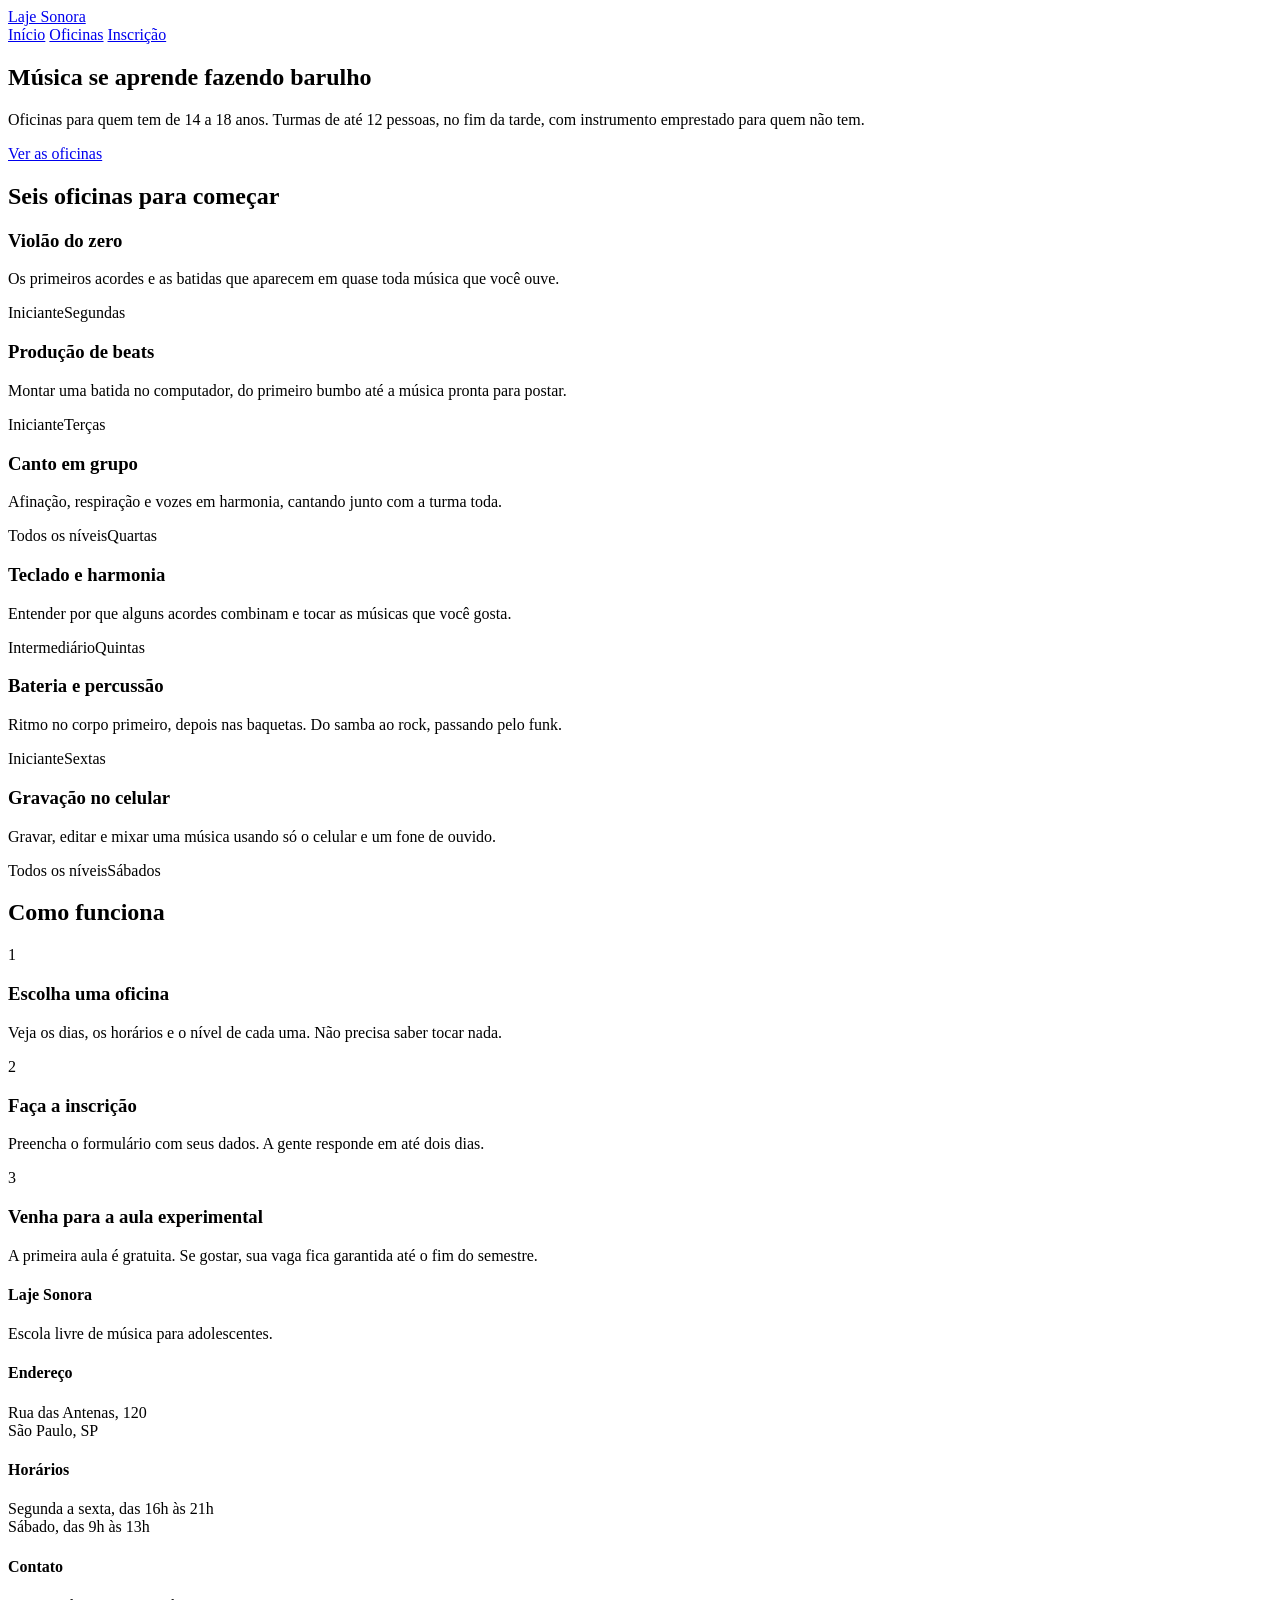
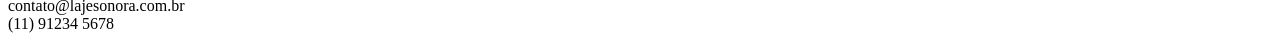
==== index.html @ 6b51b470 "Initial commit" ====
<!DOCTYPE html>
<html lang="pt-br">
<head>
    <meta charset="UTF-8">
    <meta name="viewport" content="width=device-width, initial-scale=1.0">
    <link rel="stylesheet" href="index.css">
    <link rel="preconnect" href="https://fonts.googleapis.com">
    <link rel="preconnect" href="https://fonts.gstatic.com" crossorigin>
    <link href="https://fonts.googleapis.com/css2?family=Archivo:ital,wght@0,100..900;1,100..900&family=Big+Shoulders:opsz,wght@10..72,100..900&display=swap" rel="stylesheet">
    <title>Laje Sonora | Início</title>
</head>
<body>
    <header class="conteudo topo">

    <a href="index.html" class="logo">Laje Sonora</a>
    <nav class="menu">
        <a href="index.html" class="atual">Início</a>
        <a href="oficinas.html">Oficinas</a>
        <a href="inscricao.html">Inscrição</a>
    </nav>

    </header>

    <main>

        <section class="conteudo cartazes">
            <div class="cartaz cartaz-principal">
                <h1>Música se aprende fazendo barulho</h1>
            </div>
            <div class="cartaz cartaz-lateral">
                <p>Oficinas para quem tem de 14 a 18 anos. Turmas de até 12 pessoas, no fim da tarde, com instrumento emprestado para quem não tem.</p>
                <a href="oficinas.html" class="botao">Ver as oficinas</a>
            </div>
        </section>

        <section class="conteudo secao">
            <h2 class="titulo-secao">Seis oficinas para começar</h2>
            <div class="cards">
                <article class="card">
                    <div class="foto foto-azul"></div>
                    <div class="card-texto">
                        <h3>Violão do zero</h3>
                        <p>Os primeiros acordes e as batidas que aparecem em quase toda música que você ouve.</p>
                        <div class="card-info"> <span>Iniciante</span><span>Segundas</span></div>
                    </div>
                </article>
                <article class="card">
                    <div class="foto foto-amarela"></div>
                    <div class="card-texto">
                        <h3>Produção de beats</h3>
                        <p>Montar uma batida no computador, do primeiro bumbo até a música pronta para postar.</p>
                         <div class="card-info"> <span>Iniciante</span><span>Terças</span></div>
                    </div>
                </article>
                <article class="card">
                    <div class="foto foto-tinta"></div>
                    <div class="card-texto">
                        <h3>Canto em grupo</h3>
                        <p>Afinação, respiração e vozes em harmonia, cantando junto com a turma toda.</p>
                        <div class="card-info"> <span>Todos os níveis</span><span>Quartas</span></div>
                    </div>
                </article>
                <article class="card">
                    <div class="foto"></div>
                    <div class="card-texto">
                        <h3>Teclado e harmonia</h3>
                        <p>Entender por que alguns acordes combinam e tocar as músicas que você gosta.</p>
                         <div class="card-info"> <span>Intermediário</span><span>Quintas</span></div>
                    </div>
                </article>
                <article class="card">
                    <div class="foto foto-azul"></div>
                    <div class="card-texto">
                        <h3>Bateria e percussão</h3>
                        <p>Ritmo no corpo primeiro, depois nas baquetas. Do samba ao rock, passando pelo funk.</p>
                         <div class="card-info"> <span>Iniciante</span><span>Sextas</span></div>
                    </div>
                </article>
                <article class="card">
                     <div class="foto foto-amarela"></div>
                    <div class="card-texto">
                        <h3>Gravação no celular</h3>
                        <p>Gravar, editar e mixar uma música usando só o celular e um fone de ouvido.</p>
                         <div class="card-info"> <span>Todos os níveis</span><span>Sábados</span></div>
                    </div>
                </article>
            </div>
        </section>

        <section class="conteudo secao">
            <h2 class="titulo-secao">Como funciona</h2>
            <div class="passos">
                <div class="passo">
                    <p class="passo-numero">1</p>
                    <h3>Escolha uma oficina</h3>
                    <p>Veja os dias, os horários e o nível de cada uma. Não precisa saber tocar nada.</p>
                </div>
                <div class="passo">
                    <p class="passo-numero">2</p>
                    <h3>Faça a inscrição</h3>
                    <p>Preencha o formulário com seus dados. A gente responde em até dois dias.</p>
                </div>
                <div class="passo">
                    <p class="passo-numero">3</p>
                    <h3>Venha para a aula experimental</h3>
                    <p>A primeira aula é gratuita. Se gostar, sua vaga fica garantida até o fim do semestre.</p>
                </div>
            </div>
        </section>
    </main>

    <footer class="rodape">
        <div class="conteudo rodape-colunas">
            <div class="rodape-coluna">
                <h4>Laje Sonora</h4>
                <p>Escola livre de música para adolescentes.   
                </p>
                <h4>Endereço</h4>
                <p>Rua das Antenas, 120
                    <br>
                    São Paulo, SP
                </p>
                <h4>Horários</h4>
                <p>Segunda a sexta, das 16h às 21h
                    <br>
                     Sábado, das 9h às 13h
                </p>
                <h4>Contato</h4>
                <p>contato@lajesonora.com.br
                    <br>
                     (11) 91234 5678  
                </p>
            </div>
        </div>
    </footer>
</body>
</html>
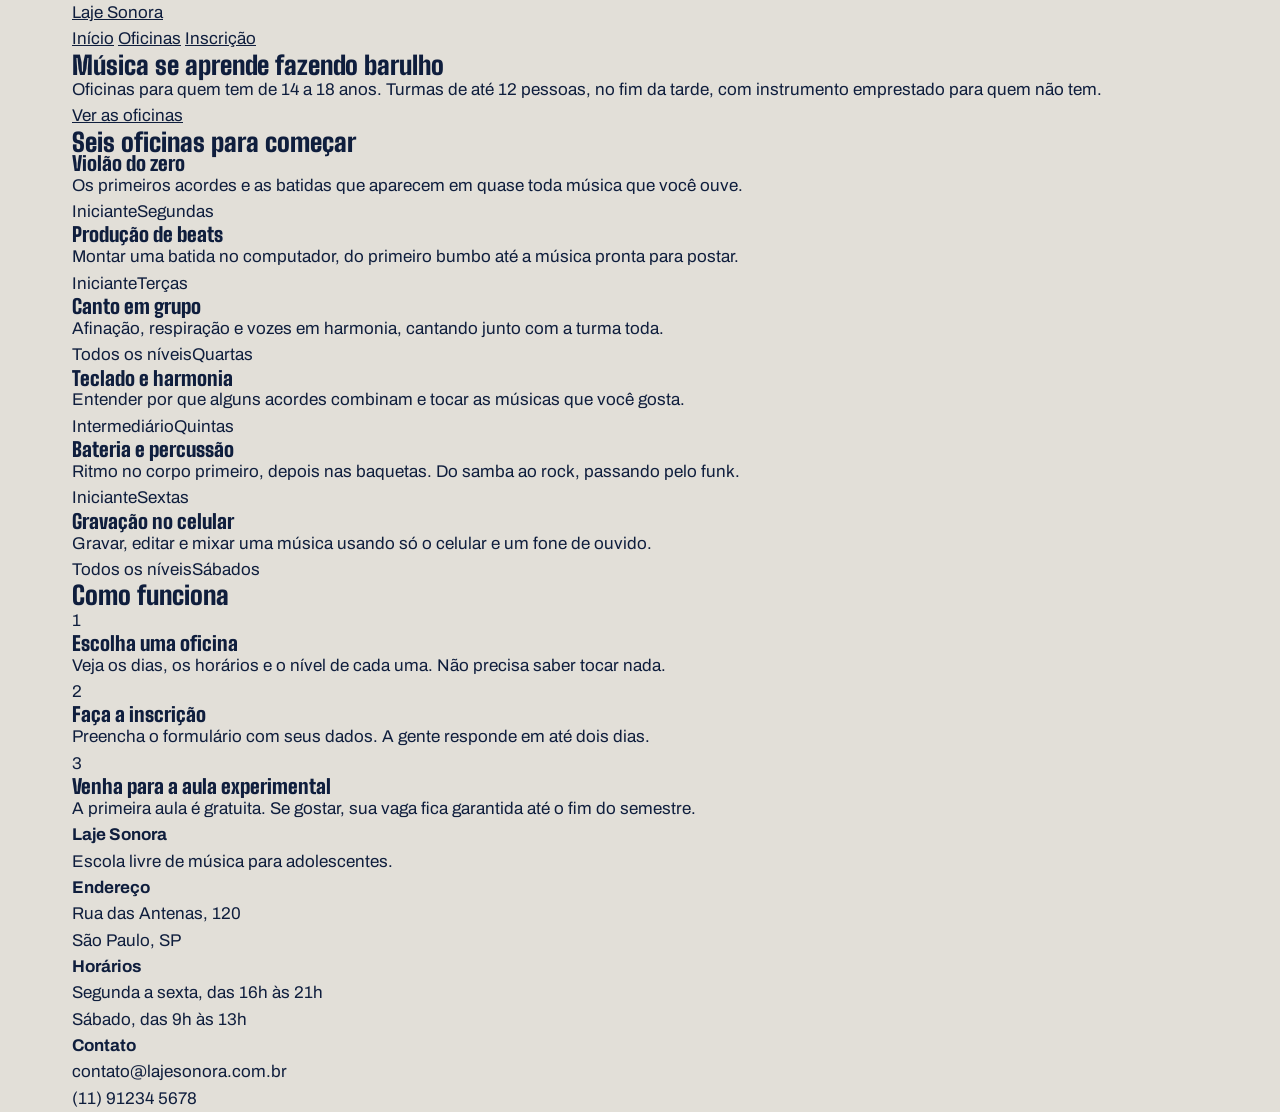
==== commit 92b0fffd: "CSS geral: reset, variáveis e fontes" ====
--- a/index.html
+++ b/index.html
@@ -128,7 +128,7 @@
                 <h4>Contato</h4>
                 <p>contato@lajesonora.com.br
                     <br>
-                     (11) 91234 5678  
+                     (11) 91234 5678
                 </p>
             </div>
         </div>
--- a/index.css
+++ b/index.css
@@ -0,0 +1,42 @@
+* {
+ margin: 0;
+ padding: 0;
+ box-sizing: border-box;
+
+}
+
+:root {
+    --concreto: #E2DFD8;
+    --concreto-escuro: #CBC7BE;
+    --tinta: #0F1E3D;
+    --caixa-dagua: #1F5FBF;
+    --fita: #F3C623;
+    --branco: #FFFFFF;
+
+    --fonte-cartaz:  "Big Shoulders", "Arial Narrow", sans-serif;
+    --fonte-texto: "Archivo", Arial, sans-serif;
+}
+
+body {
+    background-color: var(--concreto);
+    color: var(--tinta);
+    font-family: var(--fonte-texto);
+    font-size: 17px;
+    line-height: 1.55;
+}
+
+a {
+    color: inherit;
+}
+
+h1, h2, h3{
+    font-family: var(--fonte-cartaz);
+    font-weight: 900;
+    line-height: 0.95;
+}
+
+.conteudo {
+    max-width: 1200px;
+    margin-inline: auto;
+    padding-inline: 32px;
+}
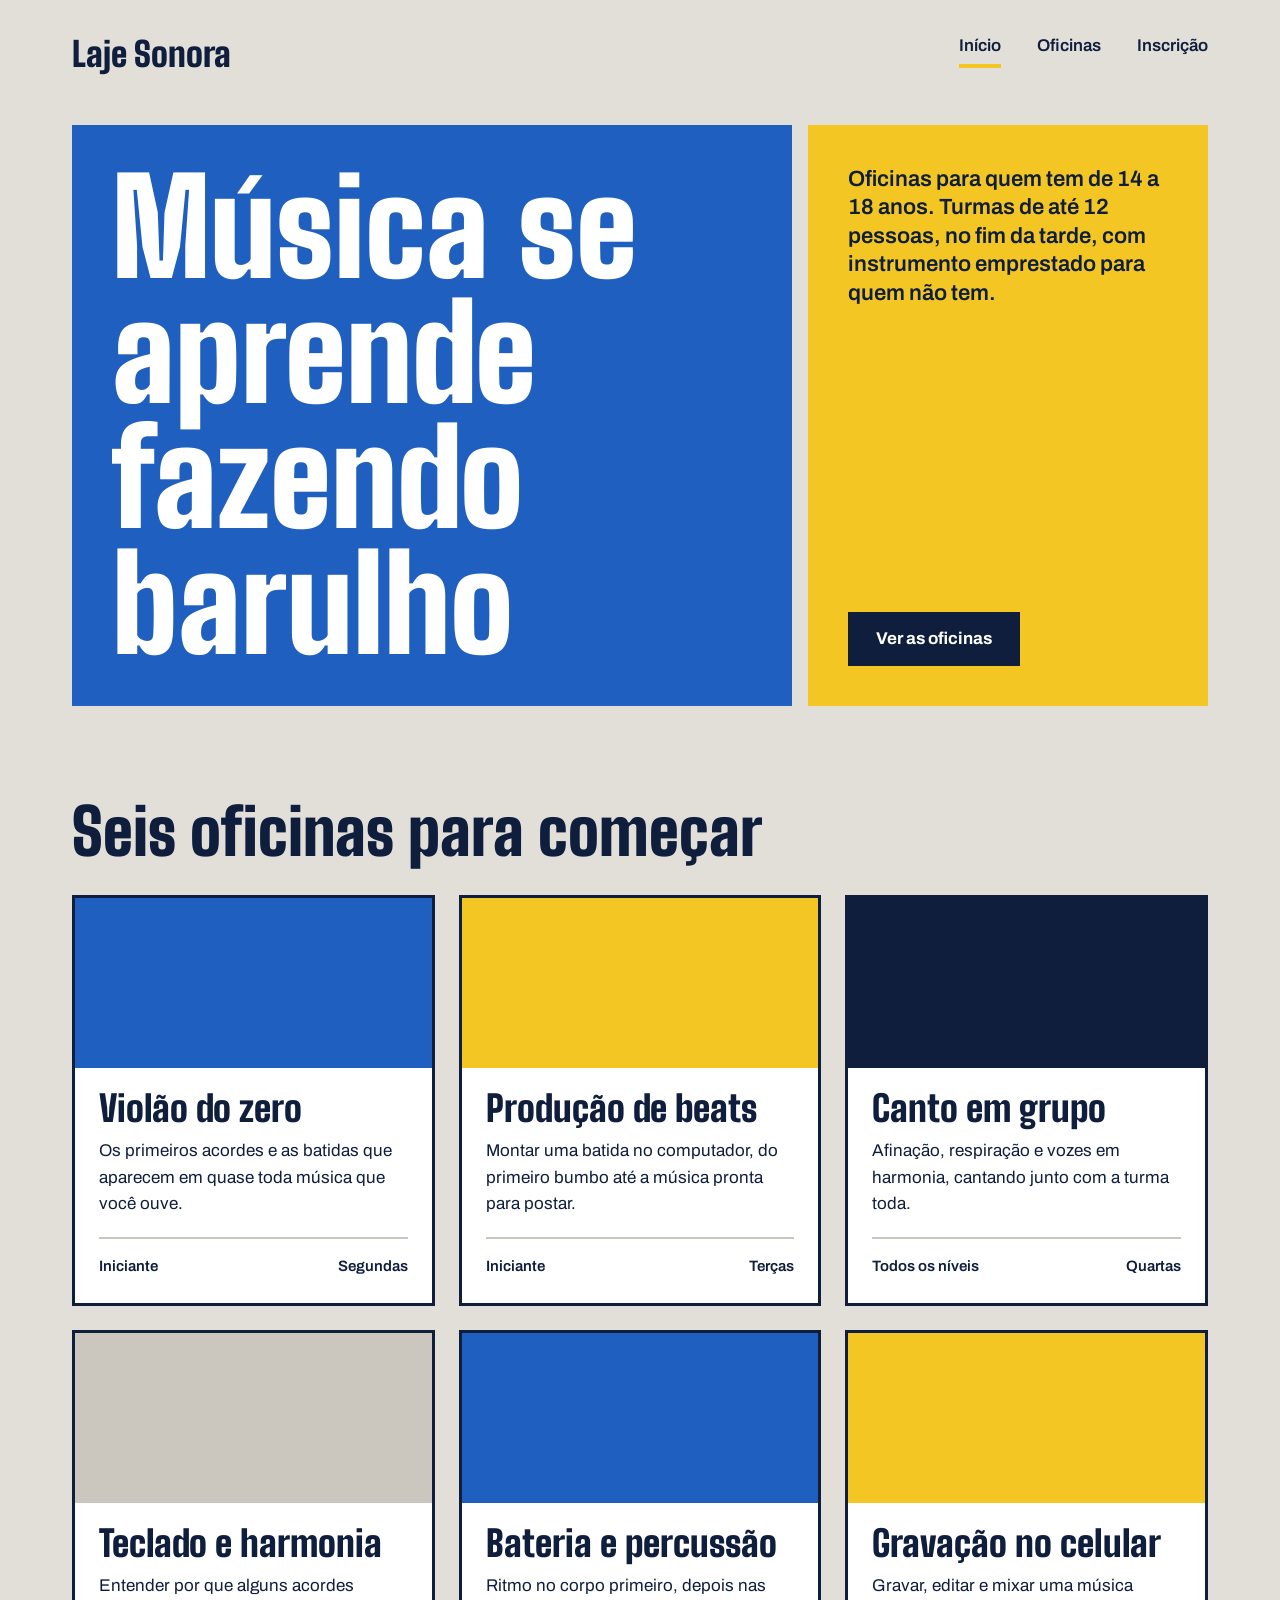
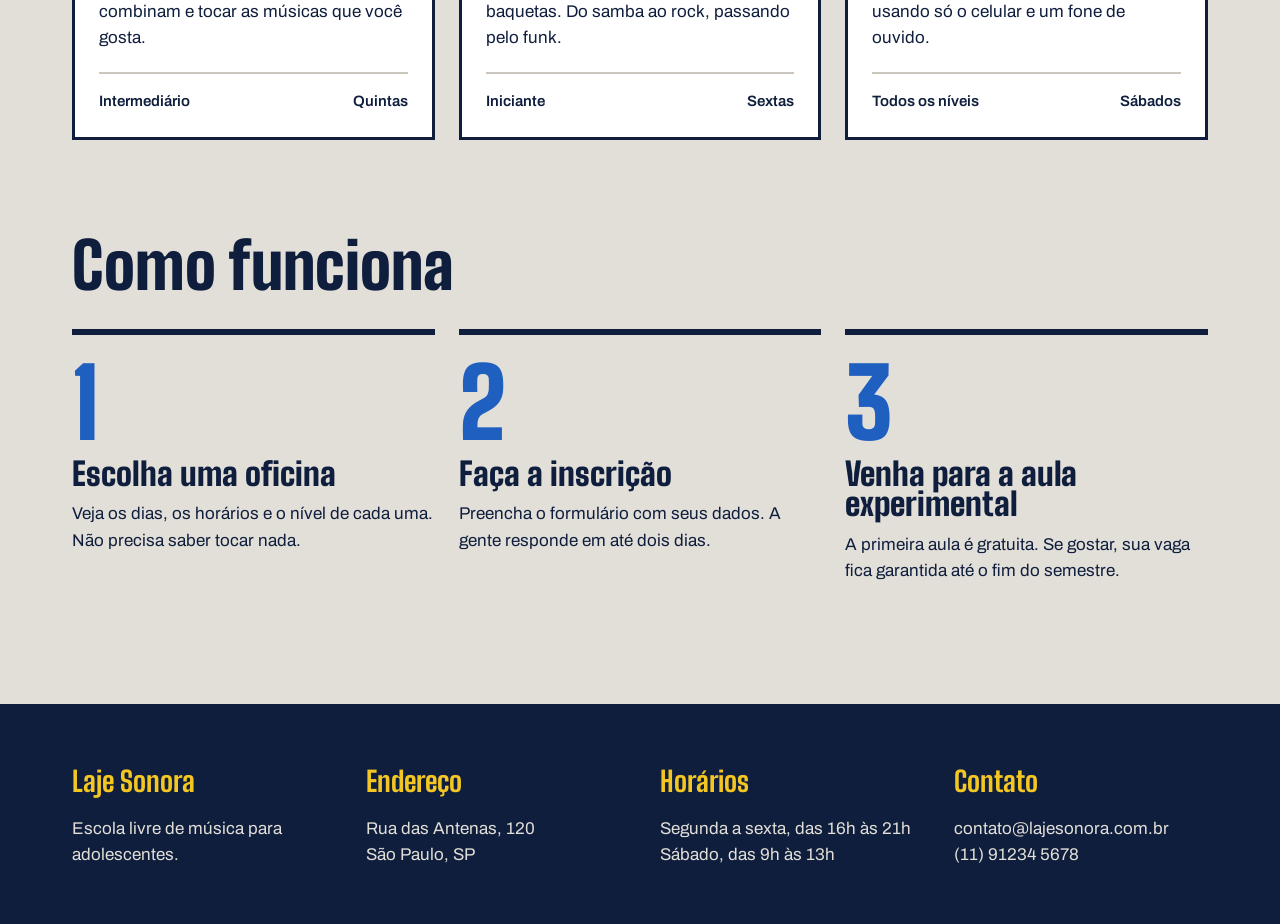
==== commit 57be4489: "Página inicial pronta" ====
--- a/index.html
+++ b/index.html
@@ -114,17 +114,20 @@
             <div class="rodape-coluna">
                 <h4>Laje Sonora</h4>
                 <p>Escola livre de música para adolescentes.   
-                </p>
+                </p> </div>
+                <div class="rodape-coluna">
                 <h4>Endereço</h4>
                 <p>Rua das Antenas, 120
                     <br>
                     São Paulo, SP
-                </p>
+                </p> </div>
+                <div class="rodape-coluna">
                 <h4>Horários</h4>
                 <p>Segunda a sexta, das 16h às 21h
                     <br>
                      Sábado, das 9h às 13h
-                </p>
+                </p> </div>
+                <div class="rodape-coluna">
                 <h4>Contato</h4>
                 <p>contato@lajesonora.com.br
                     <br>
--- a/index.css
+++ b/index.css
@@ -17,15 +17,16 @@
     --fonte-texto: "Archivo", Arial, sans-serif;
 }
 
-body {
+body { 
     background-color: var(--concreto);
     color: var(--tinta);
     font-family: var(--fonte-texto);
     font-size: 17px;
     line-height: 1.55;
-}
-
-a {
+
+}
+
+ a {
     color: inherit;
 }
 
@@ -39,4 +40,198 @@
     max-width: 1200px;
     margin-inline: auto;
     padding-inline: 32px;
-}+}
+
+.topo {
+    padding-block: 28px;
+    display: flex;
+    align-items: center;
+    justify-content: space-between;
+
+    .logo {
+        font-family: var(--fonte-cartaz);
+        font-size: 34px;
+        font-weight: 900;
+        text-decoration: none;
+    }
+
+    .menu{
+        display: flex;
+        gap: 36px;
+        font-weight: 600;
+        padding-bottom: 4px;
+        border-bottom: 4px transparent solid;
+
+        a{
+            text-decoration: none;
+            font-weight: 600;
+            padding-bottom: 4px;
+            border-bottom: 4px transparent solid;
+
+        }
+
+        a:hover {
+        border-bottom-color: var(--tinta);
+    }
+        a.atual {
+        border-bottom-color: var(--fita);
+    }
+    } 
+}
+
+.cartazes {
+    margin-top: 16px;
+    display: flex;
+    gap: 16px;
+}
+
+.cartaz {
+    padding: 40px;
+}
+
+.cartaz-principal {
+    background-color: var(--caixa-dagua);
+    color: var(--branco);
+    flex: 2;
+
+    h1 {
+        font-size: 132px;
+        max-width: 9ch;
+    }
+}
+
+.cartaz-lateral {
+    background-color: var(--fita);
+    flex: 1;
+    display: flex;
+    flex-direction: column;
+    justify-content: space-between;
+    gap: 32px;   
+   
+    font-size: 22px;
+    font-weight: 600;
+    line-height: 1.3;
+    align-items: flex-start;
+}
+
+.botao {
+    background-color: var(--tinta);
+    color: var(--branco);
+    font-weight: 700;
+    text-decoration: none;
+    padding-block: 16px;
+    padding-inline: 28px;
+    border: none;
+    font-family: var(--fonte-texto);
+    font-size: 17px;
+    cursor: pointer;
+}
+    .botao:hover {
+        background-color: var(--caixa-dagua);
+    }
+
+.secao {
+    margin-top: 96px;
+}
+
+.titulo-secao {
+    font-size: 64px;
+    margin-bottom: 32px;
+}
+
+.cards {
+    display: flex;
+    flex-wrap: wrap;
+    gap: 24px;
+}
+
+.card {
+    background-color: var(--branco);
+    border: 3px solid var(--tinta);
+    flex: 1 1 340px;
+
+    .foto {
+        height: 170px;
+        background-color: var(--concreto-escuro);
+    }
+
+    .foto-azul{
+        background-color: var(--caixa-dagua);
+    }
+
+    .foto-amarela {
+        background-color: var(--fita);
+    }
+
+    .foto-tinta{
+        background-color: var(--tinta);
+    }
+
+    h3 {
+        font-size: 36px;
+        margin-bottom: 12px;
+    }
+}
+
+.card-texto {
+    padding: 24px;
+}
+
+.card-info {
+    margin-top: 20px;
+    padding-top: 16px;
+    border-top: 2px solid var(--concreto-escuro);
+    font-weight: 600;
+    font-size: 15px;
+    display: flex;
+    justify-content: space-between;
+}
+
+.passos {
+    display: flex;
+    gap: 24px;
+}
+
+.passo {
+border-top: 6px solid var(--tinta);
+padding-top: 20px;
+flex: 1;
+
+h3{
+    font-size: 32px;
+    margin-block: 8px 12px;
+}
+
+}
+
+.passo-numero {
+    font-family: var(--fonte-cartaz);
+    font-size: 96px;
+    font-weight: 900;
+    line-height: 1;
+    color: var(--caixa-dagua);
+}
+
+.rodape {
+    margin-top: 120px;
+    background-color: var(--tinta);
+    color: var(--concreto);
+    padding-block: 56px;
+
+    h4 {
+        font-family: var(--fonte-cartaz);
+        font-size: 28px;
+        color: var(--fita);
+        margin-bottom: 12px;
+    }
+}
+
+.rodape-colunas {
+    display: flex;
+    gap: 40px;
+}
+
+.rodape-coluna {
+    flex: 1;
+}
+
